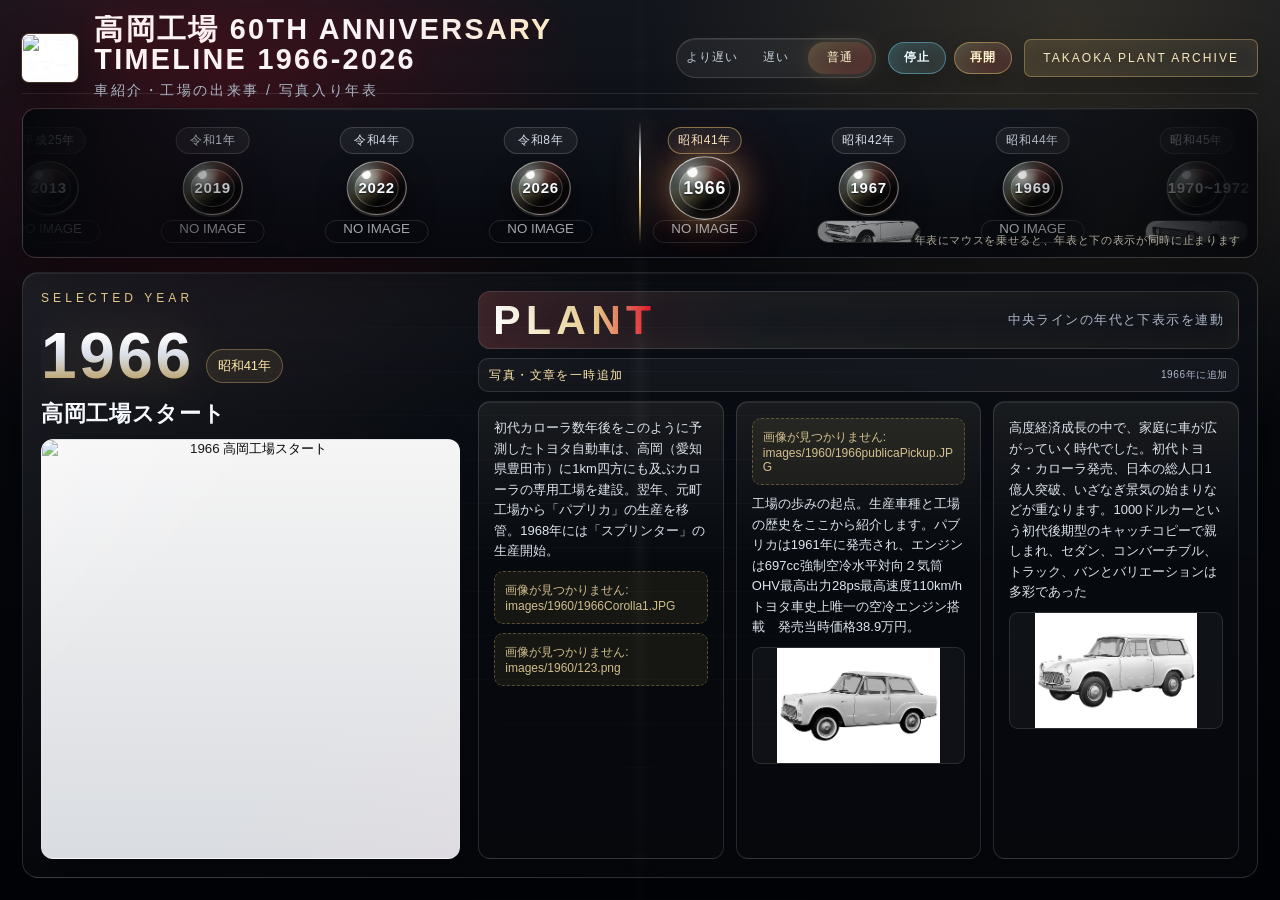
==== index.html @ 388993cd "Add files via upload" ====
<!DOCTYPE html>
<html lang="ja">
<head>
  <meta charset="UTF-8" />
  <meta name="viewport" content="width=device-width, initial-scale=1.0" />
  <title>高岡工場 60th Anniversary Timeline</title>
  <link rel="stylesheet" href="style.css" />
  <script src="script.js" defer></script>
</head>
<body>
  <main class="page">
    <header class="header">
      <div class="title-area">
        <img
          src="images/factory/toyotamark.jpg?v=20260612"
          alt="トヨタマーク"
          class="toyota-mark"
        />
        <div>
          <h1><span>高岡工場 60th Anniversary</span> TIMELINE 1966-2026</h1>
          <p>車紹介・工場の出来事 / 写真入り年表</p>
        </div>
      </div>
      <div class="header-actions" aria-label="年表操作">
        <div class="speed-control" aria-label="年表の速度切替">
          <button class="speed-button" type="button" data-speed="verySlow">より遅い</button>
          <button class="speed-button" type="button" data-speed="slow">遅い</button>
          <button class="speed-button active" type="button" data-speed="normal">普通</button>
        </div>
        <div class="play-control" aria-label="年表の再生操作">
          <button id="pauseButton" class="control-button" type="button">停止</button>
          <button id="playButton" class="control-button" type="button">再開</button>
        </div>
        <div class="top-button">TAKAOKA PLANT ARCHIVE</div>
      </div>
    </header>

    <section class="timeline-frame" id="timelineFrame" aria-label="自動スクロール年表">
      <div class="center-line" aria-hidden="true"></div>
      <div class="track-mask">
        <div class="timeline-track" id="timelineTrack"></div>
      </div>
      <p class="pause-note">年表にマウスを乗せると、年表と下の表示が同時に止まります</p>
    </section>

    <section class="main-card">
      <div class="left-panel">
        <p class="label">SELECTED YEAR</p>
        <div class="year-line">
          <span class="big-year" id="selectedYear">1966</span>
          <span class="era-badge" id="selectedEra">昭和41年</span>
        </div>
        <h2 id="selectedTitle">高岡工場スタート</h2>
        <button class="photo-link" id="photoLink" type="button" data-placeholder="メイン写真を追加してください">
          <img id="mainPhoto" alt="選択された年代の写真" />
          <span>画像を開く</span>
        </button>
      </div>

      <div class="right-area">
        <div class="visual-title-box">
          <div id="visualTitle">PLANT</div>
          <p>中央ラインの年代と下表示を連動</p>
        </div>

        <details class="editor-panel">
          <summary>
            <span>写真・文章を一時追加</span>
            <small id="editorYearLabel">1966年に追加</small>
          </summary>
          <div class="editor-grid">
            <label>
              追加先
              <select id="editorTarget">
                <option value="car">車紹介</option>
                <option value="plant">工場の出来事</option>
                <option value="society">社会の出来事</option>
              </select>
            </label>
            <label>
              写真追加（最大3枚）
              <input id="editorImages" type="file" accept="image/*" multiple />
            </label>
            <label class="editor-text-label">
              文章追加
              <textarea id="editorText" rows="2" placeholder="選択中の年代に追加する文章"></textarea>
            </label>
            <div class="editor-buttons">
              <button id="addEditorText" type="button">文章を追加</button>
              <button id="clearEditorAdditions" type="button">一時追加をリセット</button>
            </div>
          </div>
          <p class="editor-note">
            アップローダーは、このブラウザ内の一時追加です。正式保存する場合は画像を images フォルダへ入れ、script.js の content に画像パスを追加してください。
          </p>
        </details>

        <div class="event-grid">
          <article>
            <div id="carContent" class="article-content"></div>
          </article>

          <article>
            <div id="factoryContent" class="article-content"></div>
          </article>

          <article>
            <div id="societyContent" class="article-content"></div>
          </article>
        </div>
      </div>
    </section>
  </main>
</body>
</html>
---- style.css ----
/* ===== 基本設定 ===== */
:root {
  --ink: #f8fbff;
  --muted: #aeb9c8;
  --line: rgba(255, 255, 255, .14);
  --line-strong: rgba(255, 255, 255, .28);
  --panel: rgba(12, 15, 22, .78);
  --panel-deep: rgba(4, 6, 11, .9);
  --red: #e50922;
  --red-soft: rgba(229, 9, 34, .55);
  --gold: #d8b76a;
  --gold-soft: rgba(216, 183, 106, .42);
  --cyan: #78e7ff;
  --cyan-soft: rgba(120, 231, 255, .3);
}

* {
  box-sizing: border-box;
  margin: 0;
  padding: 0;
}

html,
body {
  width: 100%;
  height: 100%;
  overflow: hidden;
  font-family: "Segoe UI", "Meiryo", sans-serif;
  color: var(--ink);
  background:
    radial-gradient(circle at 18% 12%, rgba(229, 9, 34, .18), transparent 28%),
    radial-gradient(circle at 84% 4%, rgba(216, 183, 106, .16), transparent 31%),
    linear-gradient(135deg, rgba(120, 231, 255, .06) 0 1px, transparent 1px 58px),
    linear-gradient(180deg, #12151c 0%, #05070c 48%, #020307 100%);
}

body::before {
  content: "";
  position: fixed;
  inset: 0;
  pointer-events: none;
  background:
    linear-gradient(90deg, transparent 0 49%, rgba(255, 255, 255, .035) 50%, transparent 51%),
    repeating-linear-gradient(0deg, rgba(255, 255, 255, .026) 0 1px, transparent 1px 44px);
  mask-image: radial-gradient(circle at center, #000 0%, transparent 78%);
}

/* ===== 画面全体 ===== */
.page {
  width: 100vw;
  height: 100vh;
  padding: 22px;
  display: grid;
  grid-template-rows: 72px 150px minmax(0, 1fr);
  gap: 14px;
}

/* ===== ヘッダー ===== */
.header {
  display: flex;
  justify-content: space-between;
  align-items: center;
  gap: 18px;
  border-bottom: 1px solid rgba(255, 255, 255, .1);
}

.title-area {
  min-width: 0;
  display: flex;
  align-items: center;
  gap: 16px;
}

.toyota-mark {
  width: 78px;
  height: 48px;
  object-fit: contain;
  object-position: center;
  display: block;
  border: 1px solid rgba(255, 255, 255, .64);
  border-radius: 7px;
  background: #fff;
  box-shadow: 0 0 0 1px rgba(216, 183, 106, .22), 0 18px 42px rgba(0, 0, 0, .45);
}

h1 {
  position: relative;
  font-size: clamp(18px, 2.25vw, 34px);
  line-height: 1.03;
  font-weight: 850;
  letter-spacing: .08em;
  color: transparent;
  background: linear-gradient(100deg, #fff 0%, #f8fbff 22%, #ffe9ad 36%, #fff 46%, #d8b76a 62%, #f7e7b0 78%, #fff 100%);
  background-size: 260% 100%;
  -webkit-background-clip: text;
  background-clip: text;
  text-transform: uppercase;
  text-shadow: 0 0 24px rgba(229, 9, 34, .18);
  animation: titleShine 5.8s ease-in-out infinite;
}

h1 span {
  color: transparent;
}

@keyframes titleShine {
  0% {
    background-position: 100% 50%;
    filter: drop-shadow(0 0 8px rgba(216, 183, 106, .08));
  }

  42% {
    background-position: 0% 50%;
    filter: drop-shadow(0 0 18px rgba(216, 183, 106, .28));
  }

  100% {
    background-position: 0% 50%;
    filter: drop-shadow(0 0 8px rgba(216, 183, 106, .12));
  }
}

.header p {
  margin-top: 7px;
  color: var(--muted);
  font-size: clamp(12px, 1.1vw, 16px);
  letter-spacing: .18em;
  white-space: nowrap;
}

.header-actions {
  flex: 0 0 auto;
  display: flex;
  align-items: center;
  gap: 12px;
}

.speed-control {
  display: grid;
  grid-template-columns: repeat(3, 1fr);
  padding: 3px;
  border: 1px solid rgba(255, 255, 255, .14);
  border-radius: 999px;
  background: rgba(255, 255, 255, .055);
  box-shadow: inset 0 1px 0 rgba(255, 255, 255, .08);
}

.speed-button {
  min-width: 64px;
  height: 32px;
  border: 0;
  border-radius: 999px;
  color: #c6ced9;
  background: transparent;
  font: inherit;
  font-size: 12px;
  letter-spacing: .08em;
  cursor: pointer;
  transition: color .2s ease, background .2s ease, box-shadow .2s ease;
}

.speed-button:hover {
  color: #fff;
}

.speed-button.active {
  color: #fff4ce;
  background: linear-gradient(135deg, rgba(216, 183, 106, .24), rgba(229, 9, 34, .16));
  box-shadow: inset 0 0 18px rgba(216, 183, 106, .12), 0 0 18px rgba(216, 183, 106, .16);
}


.play-control {
  display: flex;
  align-items: center;
  gap: 8px;
}

.control-button {
  min-width: 58px;
  height: 32px;
  border: 1px solid rgba(120, 231, 255, .42);
  border-radius: 999px;
  color: #eafbff;
  background: linear-gradient(135deg, rgba(120, 231, 255, .18), rgba(255, 255, 255, .045));
  box-shadow: inset 0 0 18px rgba(120, 231, 255, .1), 0 10px 26px rgba(0, 0, 0, .22);
  font: inherit;
  font-size: 12px;
  font-weight: 700;
  letter-spacing: .12em;
  cursor: pointer;
  transition: color .2s ease, background .2s ease, box-shadow .2s ease, opacity .2s ease;
}

.control-button:hover {
  color: #fff;
  background: linear-gradient(135deg, rgba(120, 231, 255, .28), rgba(216, 183, 106, .12));
  box-shadow: inset 0 0 18px rgba(120, 231, 255, .14), 0 0 18px rgba(120, 231, 255, .18);
}

.control-button.active {
  color: #fff4ce;
  border-color: rgba(216, 183, 106, .55);
  background: linear-gradient(135deg, rgba(216, 183, 106, .24), rgba(229, 9, 34, .16));
}

.top-button {
  flex: 0 0 auto;
  padding: 11px 18px;
  border: 1px solid rgba(216, 183, 106, .45);
  border-radius: 7px;
  color: #f8e8bd;
  background: linear-gradient(135deg, rgba(216, 183, 106, .12), rgba(255, 255, 255, .04));
  box-shadow: inset 0 0 22px rgba(216, 183, 106, .08), 0 14px 34px rgba(0, 0, 0, .28);
  font-size: 12px;
  letter-spacing: .17em;
}

/* ===== 上段タイムライン ===== */
.timeline-frame {
  position: relative;
  overflow: hidden;
  border: 1px solid var(--line);
  border-radius: 14px;
  background:
    linear-gradient(90deg, rgba(229, 9, 34, .08), transparent 20%, transparent 80%, rgba(216, 183, 106, .1)),
    linear-gradient(180deg, rgba(16, 20, 29, .92), rgba(6, 8, 13, .94));
  box-shadow: inset 0 1px 0 rgba(255, 255, 255, .08), 0 18px 48px rgba(0, 0, 0, .34);
}

.timeline-frame::before,
.timeline-frame::after {
  content: "";
  position: absolute;
  top: 0;
  bottom: 0;
  width: 22%;
  z-index: 4;
  pointer-events: none;
}

.timeline-frame::before {
  left: 0;
  background: linear-gradient(90deg, rgba(5, 7, 11, .96), transparent);
}

.timeline-frame::after {
  right: 0;
  background: linear-gradient(270deg, rgba(5, 7, 11, .96), transparent);
}

.center-line {
  position: absolute;
  left: 50%;
  top: 12px;
  width: 2px;
  height: calc(100% - 24px);
  transform: translateX(-50%);
  background: linear-gradient(180deg, transparent, #fff, var(--gold), transparent);
  box-shadow: 0 0 24px rgba(216, 183, 106, .72), 0 0 48px rgba(120, 231, 255, .18);
  z-index: 5;
}

.track-mask {
  height: 100%;
  overflow: hidden;
  padding: 18px 70px 20px;
}

.timeline-track {
  height: 100%;
  display: flex;
  width: max-content;
  transform: translateX(0);
}

.year-node {
  width: 164px;
  height: 116px;
  flex: 0 0 auto;
  border: 0;
  color: var(--ink);
  background: transparent;
  cursor: pointer;
  font-family: inherit;

   /* 追加 */
  text-align: center;
  display: flex;
  flex-direction: column;
  align-items: center;
  justify-content: center;
}


.year-node .era {
  display: inline-block;
  min-width: 74px;
  padding: 4px 8px;
  border: 1px solid rgba(255, 255, 255, .16);
  border-radius: 999px;
  background: rgba(255, 255, 255, .055);
  color: #d7dee9;
  font-size: 12px;
  letter-spacing: .05em;
}

.wheel {
  position: relative;
  width: 60px;
  height: 60px;
  margin: 7px auto 0;
  border-radius: 50%;
  display: grid;
  place-items: center;
  background:
    radial-gradient(circle at 32% 24%, rgba(255, 255, 255, .98) 0 4px, rgba(255, 255, 255, .34) 5px, transparent 17px),
    radial-gradient(circle at 58% 68%, rgba(0, 0, 0, .62), transparent 48%),
    linear-gradient(145deg, rgba(255, 255, 255, .3), rgba(216, 183, 106, .23) 34%, rgba(4, 7, 12, .9) 68%, rgba(229, 9, 34, .18)),
    conic-gradient(from 130deg, rgba(255, 255, 255, .54), rgba(216, 183, 106, .8), rgba(120, 231, 255, .22), rgba(12, 15, 22, .9), rgba(229, 9, 34, .44), rgba(255, 255, 255, .54));
  border: 1px solid rgba(255, 255, 255, .34);
  box-shadow:
    inset 9px 10px 16px rgba(255, 255, 255, .1),
    inset -12px -14px 18px rgba(0, 0, 0, .72),
    inset 0 0 0 7px rgba(0, 0, 0, .44),
    0 14px 28px rgba(0, 0, 0, .54),
    0 2px 0 rgba(255, 255, 255, .18);
  transition: transform .24s ease, box-shadow .24s ease, border-color .24s ease;
}

.wheel::before {
  content: "";
  position: absolute;
  inset: 7px;
  border-radius: 50%;
  border: 1px solid rgba(255, 255, 255, .2);
  background: linear-gradient(145deg, rgba(255, 255, 255, .08), transparent 42%);
  pointer-events: none;
}

.wheel::after {
  content: "";
  position: absolute;
  left: 15px;
  top: 12px;
  width: 18px;
  height: 10px;
  border-radius: 50%;
  background: rgba(255, 255, 255, .42);
  filter: blur(5px);
  pointer-events: none;
}

.wheel strong {
  position: relative;
  z-index: 1;
  font-size: 15px;
  letter-spacing: .05em;
  line-height: 1.05;
  text-align: center;
  white-space: nowrap;
  text-shadow: 0 1px 2px rgba(0, 0, 0, .8), 0 0 12px rgba(255, 244, 206, .28);
}

/* ===== 複数年表示のズレ防止 =====
   1970~1972 のようにまとめた年代は、
   年表ボタン内で 1970~ / 1972 の2段にして中央固定します。
   1年表示の 1966 などは今まで通り1段表示です。
*/
.wheel strong.year-range-label {
  display: flex;
  flex-direction: column;
  align-items: center;
  justify-content: center;
  gap: 0;
  font-size: 13px;
  line-height: .95;
  letter-spacing: .02em;
}

.year-node.active .era,
.year-node:hover .era {
  border-color: rgba(216, 183, 106, .58);
  color: #fff2ca;
}

.year-node.active .wheel,
.year-node:hover .wheel {
  border-color: rgba(255, 255, 255, .58);
  box-shadow:
    inset 10px 10px 18px rgba(255, 255, 255, .13),
    inset -12px -14px 20px rgba(0, 0, 0, .62),
    inset 0 0 0 7px rgba(0, 0, 0, .32),
    0 0 28px rgba(216, 183, 106, .52),
    0 0 58px rgba(229, 9, 34, .28),
    0 18px 34px rgba(0, 0, 0, .58);
  transform: scale(1.18);
}

.year-node.active .wheel {
  animation: activeWheelPulse 1.8s ease-in-out infinite;
}

@keyframes activeWheelPulse {
  0%,
  100% {
    transform: scale(1.16);
  }

  50% {
    transform: scale(1.24);
  }
}

.node-photo {
  width: 104px;
  height: 26px;
  margin: 5px auto 0;
  border-radius: 999px;
  overflow: hidden;
  border: 1px solid rgba(255, 255, 255, .18);
  opacity: .64;
}

.node-photo img {
  width: 120%;
  height: 100%;
  object-fit: cover;
}

.pause-note {
  position: absolute;
  right: 16px;
  bottom: 9px;
  z-index: 6;
  color: rgba(238, 231, 208, .72);
  font-size: 11px;
  letter-spacing: .06em;
}

/* ===== 下段メイン表示 ===== */
.main-card {
  min-height: 0;
  display: grid;
  grid-template-columns: minmax(320px, 35%) 1fr;
  gap: 18px;
  padding: 18px;
  border: 1px solid var(--line);
  border-radius: 16px;
  background:
    linear-gradient(135deg, rgba(255, 255, 255, .07), transparent 36%),
    linear-gradient(180deg, var(--panel), var(--panel-deep));
  box-shadow: inset 0 1px 0 rgba(255, 255, 255, .08), 0 22px 58px rgba(0, 0, 0, .4);
  overflow: hidden;
}

/* ===== 左側：年・メイン写真 ===== */
.left-panel {
  min-width: 0;
  min-height: 0;
  display: grid;
  grid-template-rows: auto auto auto minmax(0, 1fr);
  gap: 12px;
  overflow: hidden;
}

.label {
  color: #f1d58f;
  font-size: 12px;
  letter-spacing: .34em;
}

.year-line {
  display: flex;
  align-items: flex-end;
  gap: 12px;
  padding-top: 8px;
  min-width: 0;
  flex-wrap: wrap;
}

.big-year {
  /* SELECTED YEAR の通常1年表示。小さくしたい時は、この clamp の数値を下げます */
  font-size: clamp(45px, 5vw, 85px);
  line-height: .98;
  font-weight: 700;
  letter-spacing: .04em;
  max-width: 100%;
  background: linear-gradient(180deg, #fff 14%, #d9dee8 48%, #b49248 100%);
  -webkit-background-clip: text;
  color: transparent;
  filter: drop-shadow(0 0 22px rgba(216, 183, 106, .18));
}

/* SELECTED YEAR が 1970~1972 のような複数年の時だけ自動で小さめ・2段表示にする */
.big-year.year-range-label {
  font-weight: 500;
  display: inline-flex;
  flex-direction: column;
  align-items: flex-start;
  justify-content: flex-end;
  gap: 0;
  font-size: clamp(28px, 3vw, 48px);
  line-height: .82;
  letter-spacing: .02em;
  white-space: nowrap;
}

.era-badge {
  margin-bottom: 5px;
  padding: 7px 11px;
  border: 1px solid rgba(216, 183, 106, .38);
  border-radius: 999px;
  background: rgba(216, 183, 106, .1);
  color: #ffe7aa;
  font-size: 13px;
}

.left-panel h2 {
  font-size: clamp(20px, 1.7vw, 28px);
  line-height: 1.25;
  font-weight: 750;
  letter-spacing: .03em;
}

.photo-link {
  min-height: 0;
  height: 100%;
  position: relative;
  width: 100%;
  border: 1px solid rgba(255, 255, 255, .16);
  border-radius: 12px;
  background: linear-gradient(180deg, rgba(255, 255, 255, .96), rgba(226, 229, 234, .96));
  overflow: hidden;
  cursor: pointer;
  box-shadow: 0 18px 44px rgba(0, 0, 0, .35);
}

.photo-link::after {
  content: "";
  position: absolute;
  inset: 0;
  pointer-events: none;
  background: linear-gradient(135deg, rgba(255, 255, 255, .28), transparent 30%, transparent 68%, rgba(229, 9, 34, .16));
  mix-blend-mode: screen;
}

.photo-link img {
  width: 100%;
  height: 100%;
  object-fit: contain;
  display: block;
  transition: transform .45s ease;
}

.photo-link.empty::before {
  content: attr(data-placeholder);
  position: absolute;
  inset: 18px;
  display: grid;
  place-items: center;
  border: 1px dashed rgba(14, 18, 28, .28);
  border-radius: 10px;
  color: rgba(14, 18, 28, .72);
  font-weight: 700;
  letter-spacing: .08em;
  text-align: center;
}

.photo-link:hover img {
  transform: scale(1.025);
}

.photo-link span {
  position: absolute;
  left: 50%;
  top: 50%;
  z-index: 2;
  transform: translate(-50%, -50%);
  background: rgba(5, 7, 11, .78);
  color: #fff;
  border: 1px solid rgba(216, 183, 106, .65);
  border-radius: 999px;
  padding: 10px 18px;
  font-size: 13px;
  letter-spacing: .14em;
  opacity: 0;
  transition: opacity .2s ease;
  backdrop-filter: blur(8px);
}

.photo-link:hover span {
  opacity: 1;
}

/* ===== 右側：説明カード ===== */
.right-area {
  min-width: 0;
  min-height: 0;
  display: grid;
  grid-template-rows: auto auto minmax(0, 1fr);
  gap: 9px;
}

.visual-title-box {
  min-height: 58px;
  border-radius: 12px;
  border: 1px solid rgba(255, 255, 255, .14);
  background:
    linear-gradient(90deg, rgba(229, 9, 34, .12), transparent 36%),
    linear-gradient(135deg, rgba(255, 255, 255, .08), rgba(255, 255, 255, .025));
  padding: 8px 14px;
  display: flex;
  justify-content: space-between;
  align-items: center;
  box-shadow: inset 0 0 34px rgba(216, 183, 106, .06);
}

#visualTitle {
  font-size: clamp(30px, 3.2vw, 52px);
  line-height: .9;
  font-weight: 900;
  letter-spacing: .13em;
  background: linear-gradient(90deg, #fff, #e8cf8e 62%, #e50922);
  -webkit-background-clip: text;
  color: transparent;
}

.visual-title-box p {
  max-width: 220px;
  color: var(--muted);
  text-align: right;
  font-size: 13px;
  letter-spacing: .11em;
}


/* ===== 写真・文章追加パネル ===== */
.editor-panel {
  min-height: 0;
  border: 1px solid rgba(255, 255, 255, .12);
  border-radius: 10px;
  background: rgba(255, 255, 255, .045);
  overflow: hidden;
}

.editor-panel summary {
  min-height: 32px;
  padding: 7px 10px;
  display: flex;
  justify-content: space-between;
  gap: 12px;
  align-items: center;
  color: #ffe7aa;
  cursor: pointer;
  font-size: 12px;
  letter-spacing: .12em;
}

.editor-panel summary small {
  color: var(--muted);
  letter-spacing: .06em;
}

.editor-grid {
  padding: 9px 10px 8px;
  display: grid;
  grid-template-columns: 140px 210px minmax(220px, 1fr) auto;
  gap: 9px;
  align-items: end;
  border-top: 1px solid rgba(255, 255, 255, .09);
}

.editor-grid label {
  display: grid;
  gap: 5px;
  color: #cbd4df;
  font-size: 11px;
  letter-spacing: .08em;
}

.editor-grid select,
.editor-grid input,
.editor-grid textarea {
  width: 100%;
  min-height: 32px;
  border: 1px solid rgba(255, 255, 255, .16);
  border-radius: 8px;
  color: #f8fbff;
  background: rgba(4, 6, 11, .8);
  font: inherit;
  font-size: 12px;
  padding: 7px 8px;
}

.editor-grid textarea {
  min-height: 46px;
  resize: vertical;
}

.editor-buttons {
  display: grid;
  gap: 6px;
}

.editor-buttons button {
  min-height: 30px;
  border: 1px solid rgba(216, 183, 106, .35);
  border-radius: 8px;
  color: #fff4ce;
  background: linear-gradient(135deg, rgba(216, 183, 106, .16), rgba(255, 255, 255, .05));
  font: inherit;
  font-size: 11px;
  cursor: pointer;
}

.editor-note {
  padding: 0 10px 9px;
  color: rgba(223, 229, 238, .68);
  font-size: 11px;
  line-height: 1.45;
}

.event-grid {
  min-height: 0;
  display: grid;
  grid-template-columns: repeat(3, 1fr);
  gap: 12px;
  overflow: hidden;
}

article {
  min-width: 0;
  min-height: 0;
  padding: 15px;
  border: 1px solid rgba(255, 255, 255, .13);
  border-radius: 12px;
  background:
    linear-gradient(180deg, rgba(255, 255, 255, .07), transparent 36%),
    rgba(8, 10, 15, .72);
  display: flex;
  flex-direction: column;
  gap: 10px;
  overflow: auto;
  box-shadow: inset 0 1px 0 rgba(255, 255, 255, .07);
}

article h3 {
  display: flex;
  align-items: baseline;
  gap: 9px;
  color: #fff;
  font-size: clamp(17px, 1.28vw, 22px);
  line-height: 1.2;
}

article h3 span {
  color: var(--gold);
  font-size: 10px;
  letter-spacing: .2em;
}

.article-content {
  min-height: 0;
  display: flex;
  flex-direction: column;
  gap: 9px;
}

.content-text,
.editor-note {
  color: #dfe5ee;
  font-size: clamp(13px, .92vw, 16px);
  line-height: 1.58;
}

.empty-content {
  color: rgba(223, 229, 238, .58);
}

.image-block {
  width: 100%;
  margin: 0;
  flex: 0 0 auto;
}

/* ===== 下段コンテナ内の写真ズレ防止 =====
   写真ごとの縦横比が違っても、写真枠の高さをそろえます。
   object-fit: contain なので、写真は切れずに枠内へ収まります。
*/
.info-photo {
  width: 100%;
  height: clamp(96px, 13vh, 160px);
  max-height: none;
  display: block;
  margin: 0 auto;
  object-fit: contain;
  border-radius: 9px;
  border: 1px solid rgba(255, 255, 255, .12);
  background: rgba(255, 255, 255, .04);
}

.image-block figcaption {
  margin-top: 4px;
  color: rgba(223, 229, 238, .68);
  font-size: 11px;
  text-align: center;
  overflow-wrap: anywhere;
}

.image-missing {
  padding: 10px;
  border-radius: 9px;
  border: 1px dashed rgba(216, 183, 106, .35);
  color: rgba(255, 231, 170, .8);
  background: rgba(216, 183, 106, .08);
  font-size: 12px;
  overflow-wrap: anywhere;
}

.info-photo[hidden] {
  display: none;
}

.spec-row {
  display: grid;
  grid-template-columns: repeat(3, 1fr);
  gap: 8px;
  margin-top: auto;
}

.spec-row div {
  min-width: 0;
  padding: 10px 6px;
  text-align: center;
  border: 1px solid rgba(216, 183, 106, .22);
  border-radius: 9px;
  background: linear-gradient(180deg, rgba(216, 183, 106, .1), rgba(255, 255, 255, .035));
}

.spec-row small {
  display: block;
  color: #c6ced9;
  font-size: 10px;
}

.spec-row strong {
  display: block;
  margin-top: 4px;
  color: #fff4ce;
  font-size: clamp(12px, .9vw, 15px);
  line-height: 1.15;
  overflow-wrap: anywhere;
}

/* ===== 画面が小さい時 ===== */
@media (max-width: 1100px) {
  .header-actions {
    display: none;
  }

  .page {
    padding: 12px;
    grid-template-rows: 62px 134px 1fr;
  }

  .header p {
    white-space: normal;
  }

  .main-card {
    grid-template-columns: minmax(280px, 34%) 1fr;
  }

  .event-grid {
    grid-template-columns: 1fr;
    overflow: auto;
    padding-right: 4px;
  }

  article {
    overflow: visible;
  }
}

@media (max-width: 760px) {
  html,
  body {
    overflow: auto;
  }

  .page {
    height: auto;
    min-height: 100vh;
    grid-template-rows: auto 136px auto;
  }

  .header,
  .title-area,
  .visual-title-box,
  .year-line {
    align-items: flex-start;
  }

  .header,
  .visual-title-box {
    flex-direction: column;
  }

  .main-card {
    grid-template-columns: 1fr;
  }

  .photo-link {
    min-height: 260px;
  }

  .pause-note {
    display: none;
  }
}


@media (max-width: 1100px) {
  .editor-grid {
    grid-template-columns: 1fr 1fr;
  }

  .editor-text-label,
  .editor-buttons {
    grid-column: 1 / -1;
  }
}

@media (max-width: 760px) {
  .editor-grid {
    grid-template-columns: 1fr;
  }

  .editor-text-label,
  .editor-buttons {
    grid-column: auto;
  }
}


/* 見出し・スペック行を削除した後の余白調整 */
.event-grid article {
  padding-top: 16px;
}


/* ===== 追加：年表帯を時々走り抜ける透過RAV4 ===== */
.rav4-runner {
  --rav4-top: 42px;
  position: absolute;
  left: 0;
  top: var(--rav4-top);
  width: var(--runner-width, clamp(190px, 19vw, 320px));
  height: clamp(74px, 7.8vw, 128px);
  z-index: 7;
  pointer-events: none;
  transform: translateX(-135%) scale(1);
  opacity: 0;
  filter: drop-shadow(0 16px 18px rgba(0, 0, 0, .62));
}

.rav4-runner img {
  position: relative;
  z-index: 2;
  width: 100%;
  height: 100%;
  object-fit: contain;
  display: block;
  user-select: none;
}

.rav4-speed-light {
  position: absolute;
  right: -94%;
  top: 48%;
  width: 104%;
  height: 18px;
  transform: translateY(-50%);
  border-radius: 999px;
  background:
    linear-gradient(90deg, rgba(255, 255, 255, .36), rgba(229, 9, 34, .38), transparent 72%),
    linear-gradient(90deg, rgba(120, 231, 255, .18), transparent 65%);
  filter: blur(3px);
  opacity: 0;
}

.rav4-runner.is-running {
  animation: rav4DriveThrough 4.8s cubic-bezier(.22, .74, .28, 1) forwards;
}

.rav4-runner.is-running .rav4-speed-light {
  animation: rav4LightTrail 4.8s ease-out forwards;
}

@keyframes rav4DriveThrough {
  0% {
    transform: translateX(calc(100vw + 120%)) scale(.92);
    opacity: 0;
  }

  8% {
    opacity: 1;
  }

  48% {
    transform: translateX(calc(50vw - 50%)) scale(1.02);
    opacity: 1;
  }

  88% {
    opacity: 1;
  }

  100% {
    transform: translateX(-145%) scale(.96);
    opacity: 0;
  }
}

@keyframes rav4LightTrail {
  0%, 15% {
    opacity: 0;
  }

  28%, 78% {
    opacity: .85;
  }

  100% {
    opacity: 0;
  }
}

@media (max-width: 760px) {
  .rav4-runner {
    width: 190px;
    height: 74px;
  }
}
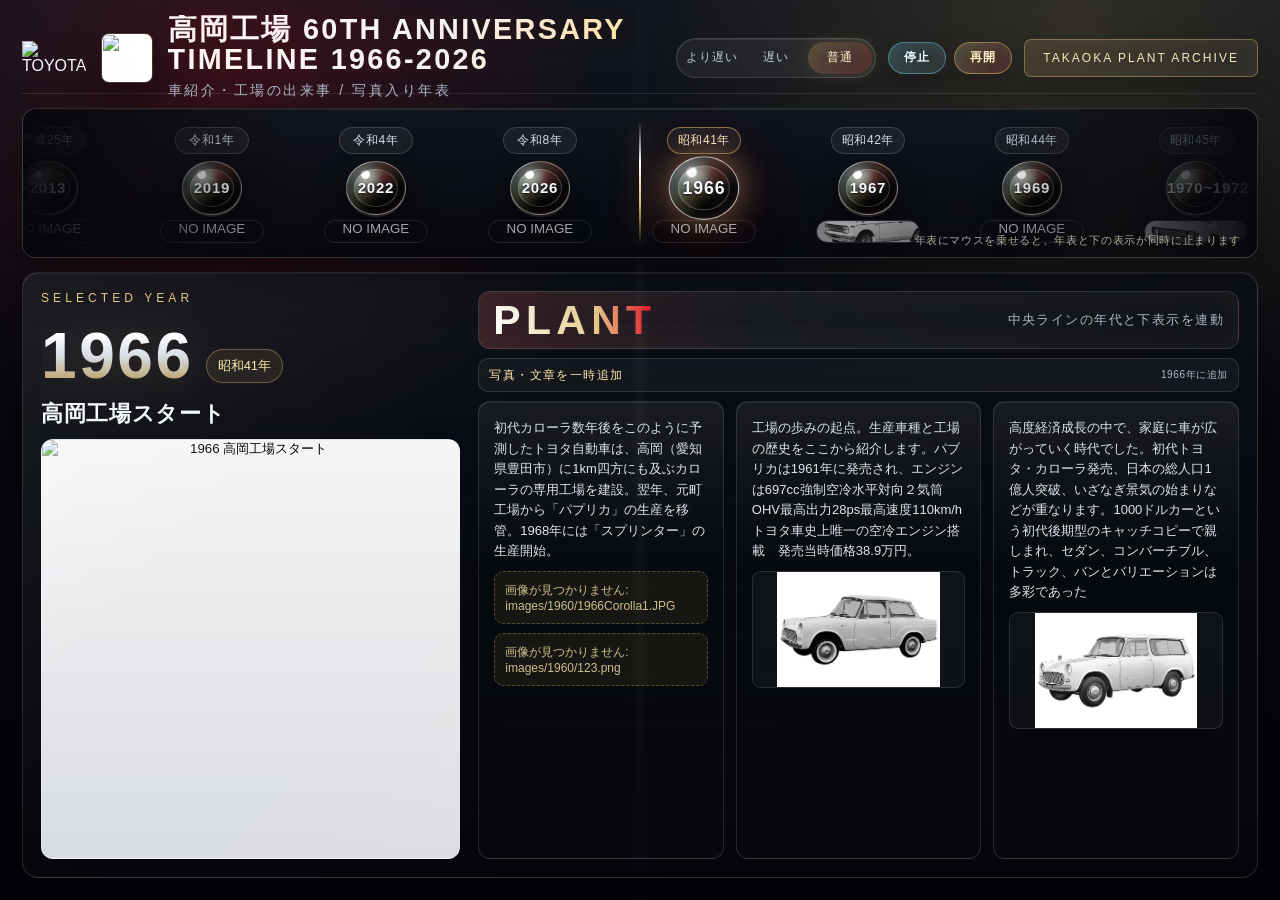
==== commit 962363ac: "Add files via upload" ====
--- a/index.html
+++ b/index.html
@@ -12,9 +12,9 @@
     <header class="header">
       <div class="title-area">
         <img
-          src="images/factory/toyotamark.jpg?v=20260612"
+          src="images/factory/mark.jpg?v=20260612"
           alt="トヨタマーク"
-          class="toyota-mark"
+          class="mark"
         />
         <div>
           <h1><span>高岡工場 60th Anniversary</span> TIMELINE 1966-2026</h1>
--- a/style.css
+++ b/style.css
@@ -71,7 +71,7 @@
   gap: 16px;
 }
 
-.toyota-mark {
+.mark {
   width: 78px;
   height: 48px;
   object-fit: contain;
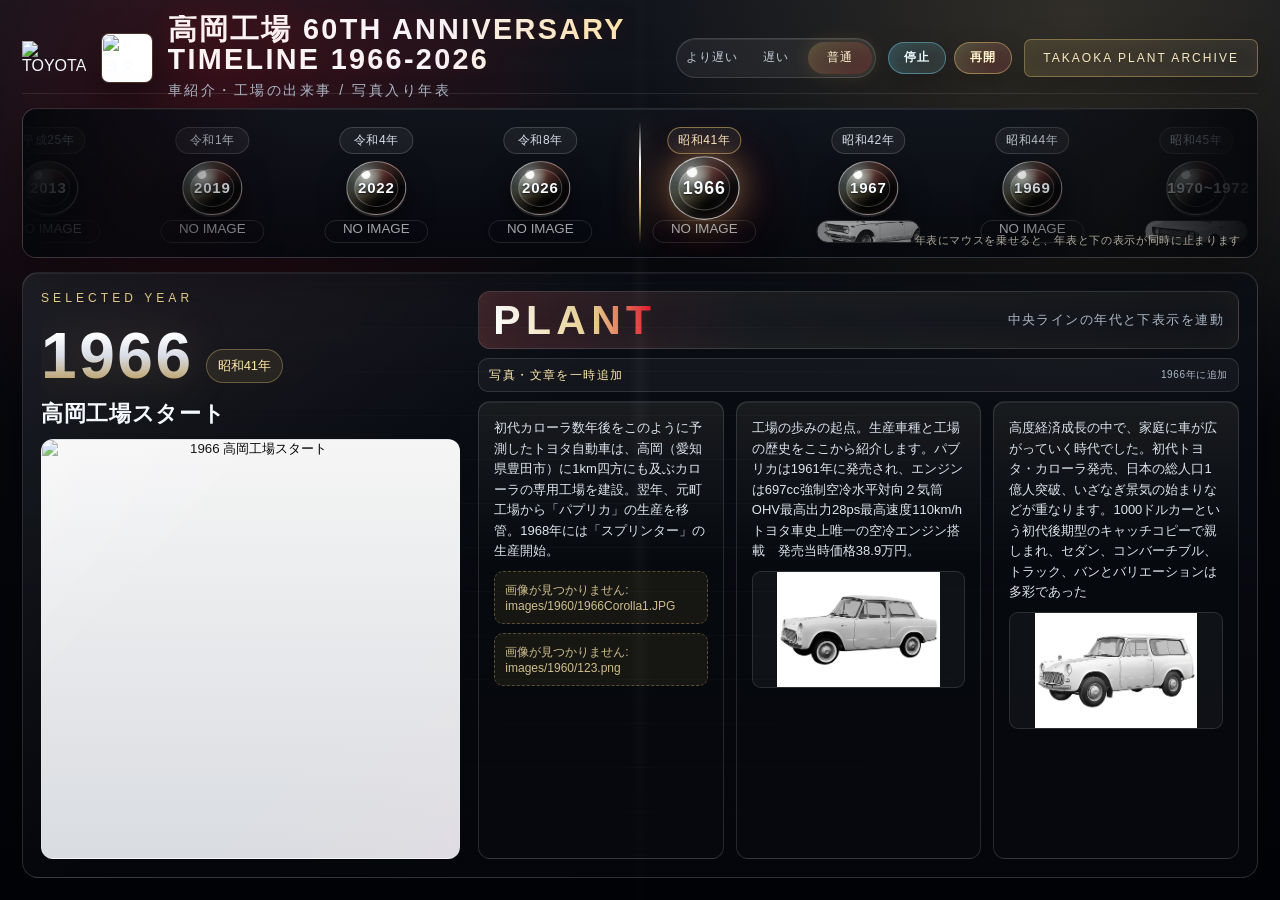
==== commit deb62f2a: "Add files via upload" ====
--- a/index.html
+++ b/index.html
@@ -12,7 +12,7 @@
     <header class="header">
       <div class="title-area">
         <img
-          src="images/factory/mark.jpg?v=20260612"
+          src="images/factory/toyotamark.jpg?v=20260612"
           alt="トヨタマーク"
           class="mark"
         />
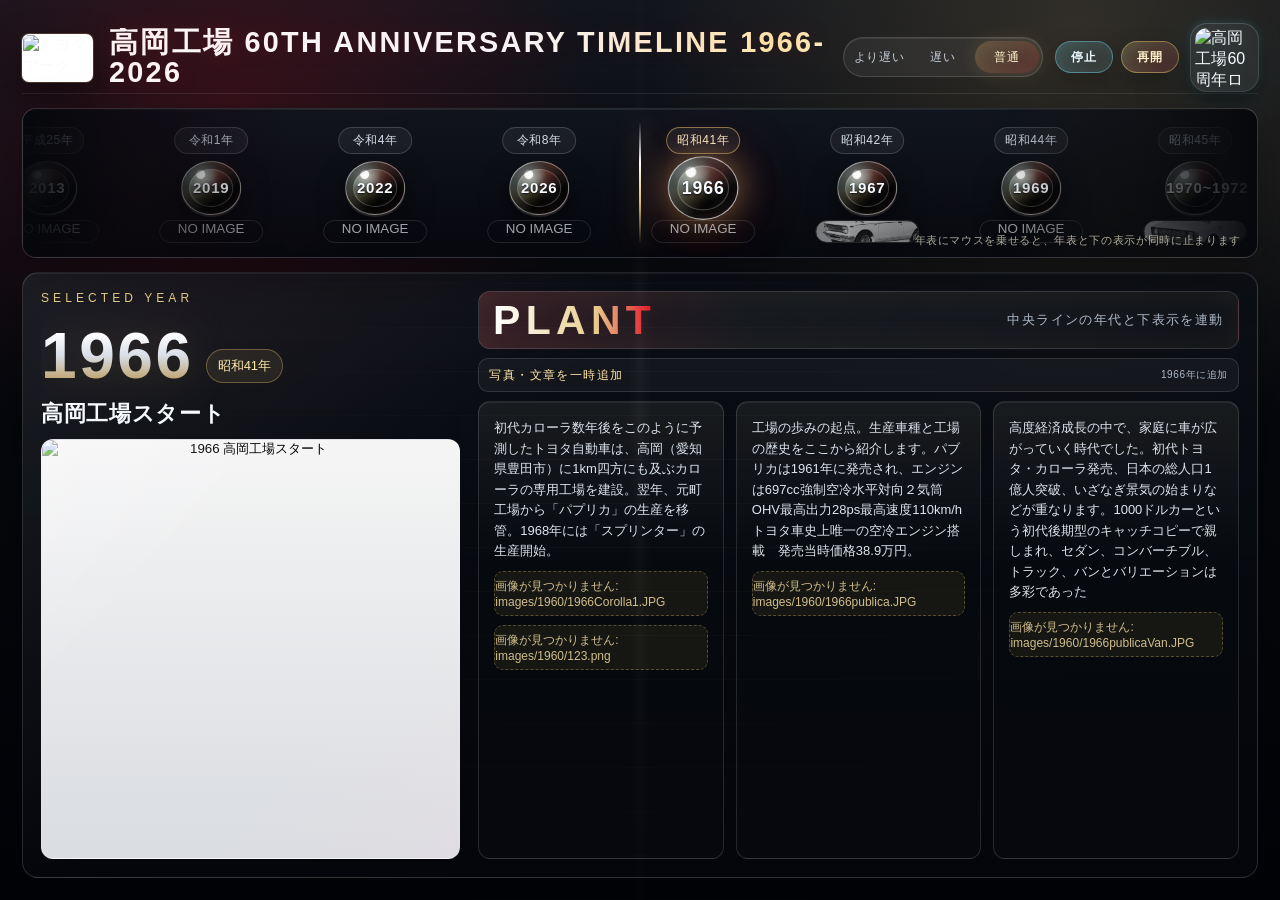
==== commit c94f7796: "Add files via upload" ====
--- a/index.html
+++ b/index.html
@@ -18,7 +18,7 @@
         />
         <div>
           <h1><span>高岡工場 60th Anniversary</span> TIMELINE 1966-2026</h1>
-          <p>車紹介・工場の出来事 / 写真入り年表</p>
+          
         </div>
       </div>
       <div class="header-actions" aria-label="年表操作">
@@ -31,7 +31,12 @@
           <button id="pauseButton" class="control-button" type="button">停止</button>
           <button id="playButton" class="control-button" type="button">再開</button>
         </div>
-        <div class="top-button">TAKAOKA PLANT ARCHIVE</div>
+        <!-- 高岡60周年公式ロゴ　無断使用・転載・転用禁止 -->
+        <img
+          src="images/factory/応募作品_ロゴマーク１.png" 
+          alt="高岡工場60周年ロゴ"
+          class="archive-logo"
+        />
       </div>
     </header>
 
--- a/style.css
+++ b/style.css
@@ -1043,3 +1043,221 @@
     height: 74px;
   }
 }
+
+/* =========================================================
+   最終上書き：3つのコンテナ内の画像切れ防止
+   車の形は変えない / 画像を切らない / 枠内に自動で収める
+   ========================================================= */
+.event-grid article {
+  overflow-y: auto !important;
+  overflow-x: hidden !important;
+}
+
+.event-grid article .article-content,
+.event-grid article .image-block {
+  width: 100% !important;
+  min-width: 0 !important;
+  overflow: visible !important;
+}
+
+.event-grid article img,
+.article-content img,
+.image-block img,
+.info-photo {
+  width: 100% !important;
+  height: auto !important;
+  max-width: 100% !important;
+  max-height: none !important;
+  aspect-ratio: auto !important;
+  object-fit: contain !important;
+  object-position: center center !important;
+  display: block !important;
+  margin: 0 auto !important;
+  border-radius: 9px;
+  background: rgba(255, 255, 255, .96);
+}
+
+/* 写真の上下に少し余白を入れて、端が切れて見えないようにする */
+.event-grid article .image-block {
+  padding: 6px 0 !important;
+}
+
+/* 横長画像だけ大きくなりすぎる時の上限 */
+.event-grid article img.info-photo,
+.event-grid article .image-block > img {
+  max-height: 185px !important;
+}
+
+/* 左側メイン写真も形を変えず、切れないようにする */
+.photo-link img {
+  width: 100% !important;
+  height: 100% !important;
+  object-fit: contain !important;
+  object-position: center center !important;
+}
+
+
+/* ===== 追加：高級感のある金色発光アニメーション =====
+   年号が中央に来て表示が切り替わるたびに、右上のタイトル帯だけが上品に光ります。
+*/
+.visual-title-box {
+  position: relative;
+  overflow: hidden;
+  transform-origin: center;
+  will-change: transform, box-shadow, filter;
+}
+
+.visual-title-box::after {
+  content: "";
+  position: absolute;
+  inset: -30%;
+  pointer-events: none;
+  opacity: 0;
+  background: linear-gradient(
+    115deg,
+    transparent 0%,
+    transparent 36%,
+    rgba(255, 236, 170, .12) 44%,
+    rgba(255, 215, 94, .62) 50%,
+    rgba(255, 244, 206, .18) 56%,
+    transparent 66%,
+    transparent 100%
+  );
+  transform: translateX(-62%) rotate(8deg);
+}
+
+.luxury-rotate {
+  animation: luxuryGoldGlow 2.1s ease-in-out;
+}
+
+.luxury-rotate::after {
+  animation: luxuryGoldSweep 2.1s ease-in-out;
+}
+
+.luxury-rotate #visualTitle {
+  animation: luxuryGoldText 2.1s ease-in-out;
+}
+
+@keyframes luxuryGoldGlow {
+  0% {
+    transform: scale(1);
+    box-shadow: inset 0 0 34px rgba(216, 183, 106, .06);
+    filter: brightness(1);
+  }
+
+  38% {
+    transform: scale(1.018);
+    box-shadow:
+      inset 0 0 40px rgba(255, 226, 140, .18),
+      0 0 24px rgba(216, 183, 106, .52),
+      0 0 62px rgba(216, 183, 106, .26);
+    filter: brightness(1.18);
+  }
+
+  100% {
+    transform: scale(1);
+    box-shadow: inset 0 0 34px rgba(216, 183, 106, .06);
+    filter: brightness(1);
+  }
+}
+
+@keyframes luxuryGoldSweep {
+  0% {
+    opacity: 0;
+    transform: translateX(-62%) rotate(8deg);
+  }
+
+  24% {
+    opacity: 1;
+  }
+
+  62% {
+    opacity: .92;
+    transform: translateX(62%) rotate(8deg);
+  }
+
+  100% {
+    opacity: 0;
+    transform: translateX(88%) rotate(8deg);
+  }
+}
+
+@keyframes luxuryGoldText {
+  0% {
+    filter: drop-shadow(0 0 0 rgba(216, 183, 106, 0));
+  }
+
+  42% {
+    filter:
+      drop-shadow(0 0 10px rgba(255, 226, 140, .76))
+      drop-shadow(0 0 24px rgba(216, 183, 106, .42));
+  }
+
+  100% {
+    filter: drop-shadow(0 0 0 rgba(216, 183, 106, 0));
+  }
+}
+
+
+/* ===== 右上：60周年ロゴ =====
+   TAKAOKA PLANT ARCHIVEボタンを削除し、ロゴ画像に差し替え */
+.archive-logo {
+  flex: 0 0 auto;
+  width: clamp(54px, 5.2vw, 82px);
+  height: clamp(54px, 5.2vw, 82px);
+  object-fit: contain;
+  display: block;
+  filter: drop-shadow(0 10px 22px rgba(0, 0, 0, .55))
+          drop-shadow(0 0 10px rgba(120, 231, 255, .22));
+}
+
+.archive-logo:hover {
+  transform: scale(1.04);
+}
+
+
+/* ===== 右上ロゴ：通常時ゆっくり発光 ===== */
+.archive-logo {
+  border-radius: 16px !important;
+  padding: 4px !important;
+  background: rgba(255, 255, 255, .045) !important;
+  box-shadow:
+    0 0 0 1px rgba(255, 255, 255, .16),
+    0 10px 22px rgba(0, 0, 0, .55),
+    0 0 10px rgba(120, 231, 255, .20) !important;
+  animation: archiveLogoGlow 5.2s ease-in-out infinite;
+  transition: transform .25s ease, filter .25s ease, box-shadow .25s ease;
+}
+
+.archive-logo:hover {
+  transform: scale(1.05);
+  filter:
+    drop-shadow(0 12px 24px rgba(0, 0, 0, .62))
+    drop-shadow(0 0 16px rgba(120, 231, 255, .45));
+}
+
+@keyframes archiveLogoGlow {
+  0%, 100% {
+    transform: scale(1);
+    filter:
+      drop-shadow(0 10px 22px rgba(0, 0, 0, .55))
+      drop-shadow(0 0 8px rgba(120, 231, 255, .18));
+    box-shadow:
+      0 0 0 1px rgba(255, 255, 255, .14),
+      0 10px 22px rgba(0, 0, 0, .55),
+      0 0 10px rgba(120, 231, 255, .18);
+  }
+
+  50% {
+    transform: scale(1.035);
+    filter:
+      drop-shadow(0 12px 26px rgba(0, 0, 0, .62))
+      drop-shadow(0 0 18px rgba(120, 231, 255, .52))
+      drop-shadow(0 0 24px rgba(216, 183, 106, .34));
+    box-shadow:
+      0 0 0 1px rgba(255, 255, 255, .24),
+      0 12px 28px rgba(0, 0, 0, .6),
+      0 0 18px rgba(120, 231, 255, .42),
+      0 0 30px rgba(216, 183, 106, .24);
+  }
+}
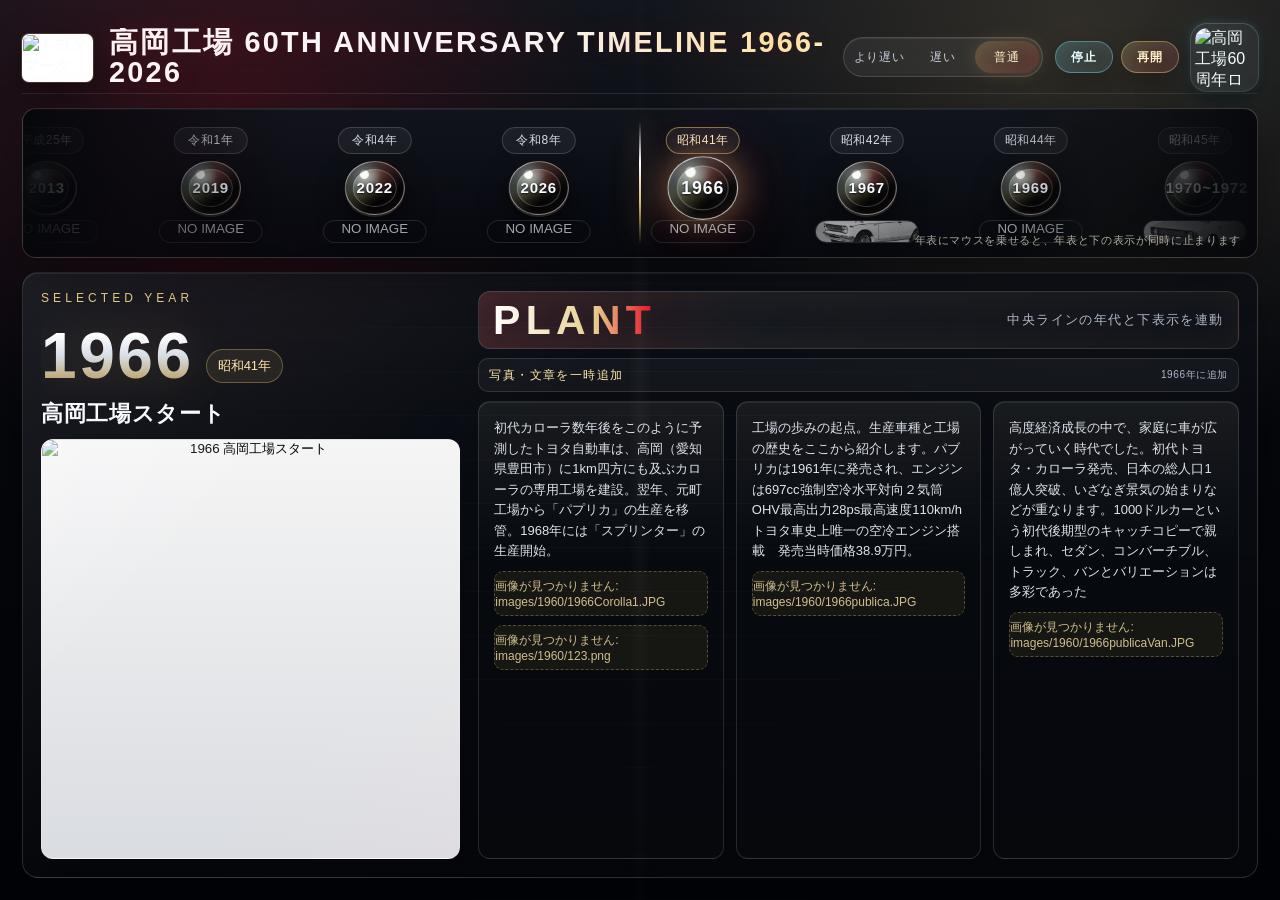
==== commit 0b2184c5: "Add files via upload" ====
--- a/index.html
+++ b/index.html
@@ -33,7 +33,7 @@
         </div>
         <!-- 高岡60周年公式ロゴ　無断使用・転載・転用禁止 -->
         <img
-          src="images/factory/応募作品_ロゴマーク１.png" 
+          src="images/factory/60thLOGO.png" 
           alt="高岡工場60周年ロゴ"
           class="archive-logo"
         />
